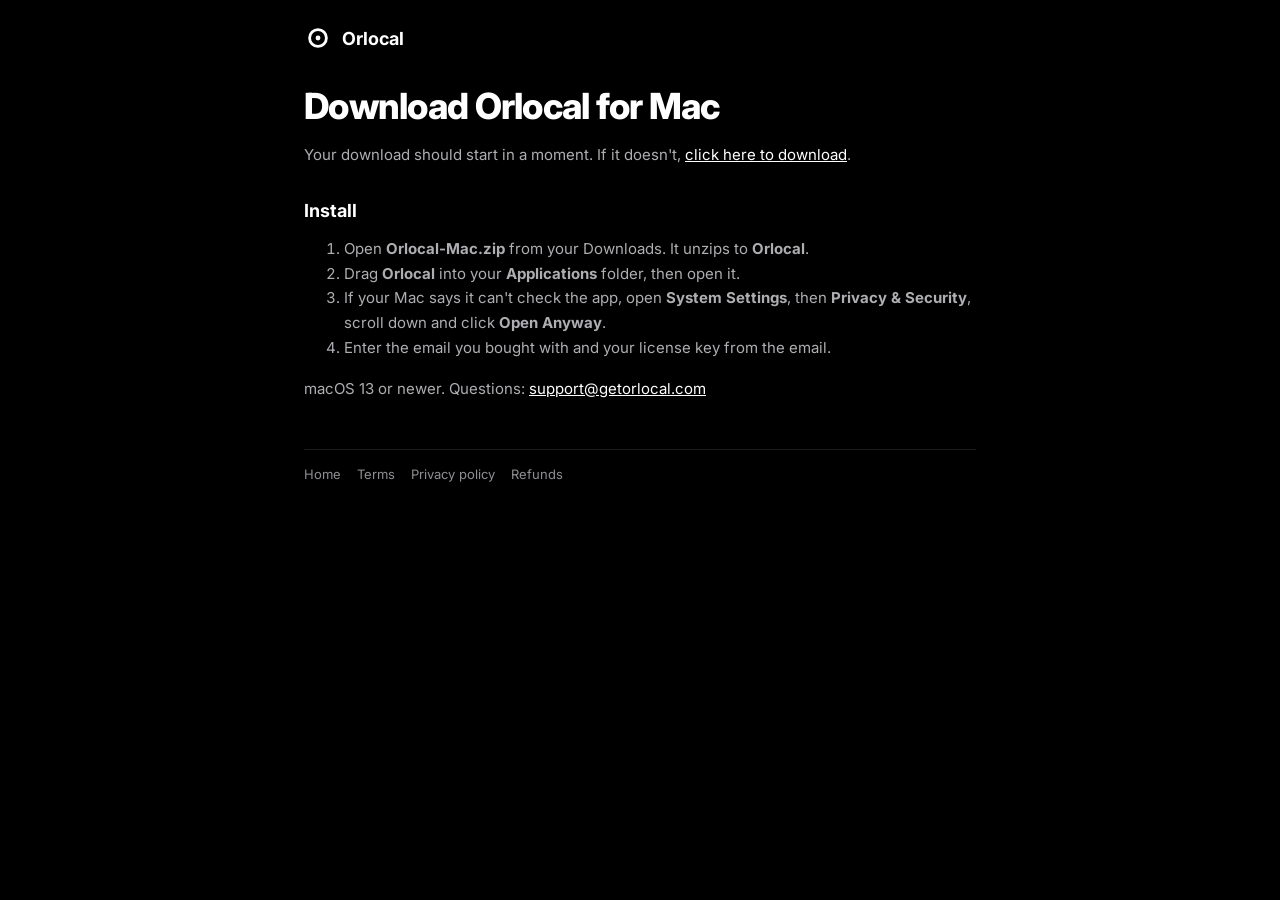
==== download/mac/index.html @ fe58b16c "Mac download: app zip and download page Co-Authored-By: Claude Opus 5.5 <noreply@anthropic.com> Clau" ====
<!doctype html>
<html lang="en"><head><meta charset="utf-8"><meta name="viewport" content="width=device-width, initial-scale=1">
<title>Download Orlocal for Mac | Orlocal</title><link rel="icon" href="../../icon.svg" type="image/svg+xml">
<link href="https://fonts.googleapis.com/css2?family=Inter:wght@400;600;700;800&display=swap" rel="stylesheet">
<link rel="stylesheet" href="../../page.css"><meta http-equiv="refresh" content="1; url=../../files/Orlocal-Mac.zip"></head><body><div class="wrap">
<div class="top"><a class="logo" href="../../"><svg width="28" height="28" viewBox="0 0 30 30" aria-hidden="true"><rect width="30" height="30" rx="7" fill="#000"/><circle cx="15" cy="15" r="9" fill="none" stroke="#FFF" stroke-width="3"/><circle cx="15" cy="15" r="2.6" fill="#FFF"/></svg>Orlocal</a></div>
<h1>Download Orlocal for Mac</h1>
<p>Your download should start in a moment. If it doesn't, <a href="../../files/Orlocal-Mac.zip">click here to download</a>.</p>
<h2>Install</h2>
<ol><li>Open <b>Orlocal-Mac.zip</b> from your Downloads. It unzips to <b>Orlocal</b>.</li>
<li>Drag <b>Orlocal</b> into your <b>Applications</b> folder, then open it.</li>
<li>If your Mac says it can't check the app, open <b>System Settings</b>, then <b>Privacy &amp; Security</b>, scroll down and click <b>Open Anyway</b>.</li>
<li>Enter the email you bought with and your license key from the email.</li></ol>
<p>macOS 13 or newer. Questions: <a href="mailto:support@getorlocal.com">support@getorlocal.com</a></p>
<div class="foot"><a href="../../">Home</a><a href="../../terms.html">Terms</a><a href="../../privacy.html">Privacy policy</a><a href="../../refunds.html">Refunds</a></div>
</div></body></html>
---- page.css ----
*{box-sizing:border-box}
html,body{margin:0;background:#000;color:#FFF;font-family:Inter,system-ui,-apple-system,sans-serif;-webkit-font-smoothing:antialiased}
a{color:#FFF}
.wrap{max-width:720px;margin:0 auto;padding:24px 24px 64px}
.top{display:flex;align-items:center;justify-content:space-between;gap:12px;padding-bottom:32px}
.logo{display:flex;align-items:center;gap:10px;font-weight:700;font-size:18px;text-decoration:none}
.buy{background:#FFF;color:#000;text-decoration:none;font-weight:600;font-size:14px;padding:12px 20px;border-radius:999px}
h1{font-size:36px;font-weight:800;letter-spacing:-.02em;margin:0 0 8px}
h2{font-size:18px;font-weight:700;margin:32px 0 8px}
p,li{font-size:15px;line-height:1.65;color:#AEAEB2}
.updated{font-size:13px;color:#8E8E93;margin:0 0 24px}
.foot{border-top:1px solid #1C1C1E;margin-top:48px;padding-top:16px;display:flex;gap:16px;flex-wrap:wrap}
.foot a{font-size:13px;color:#8E8E93;text-decoration:none}
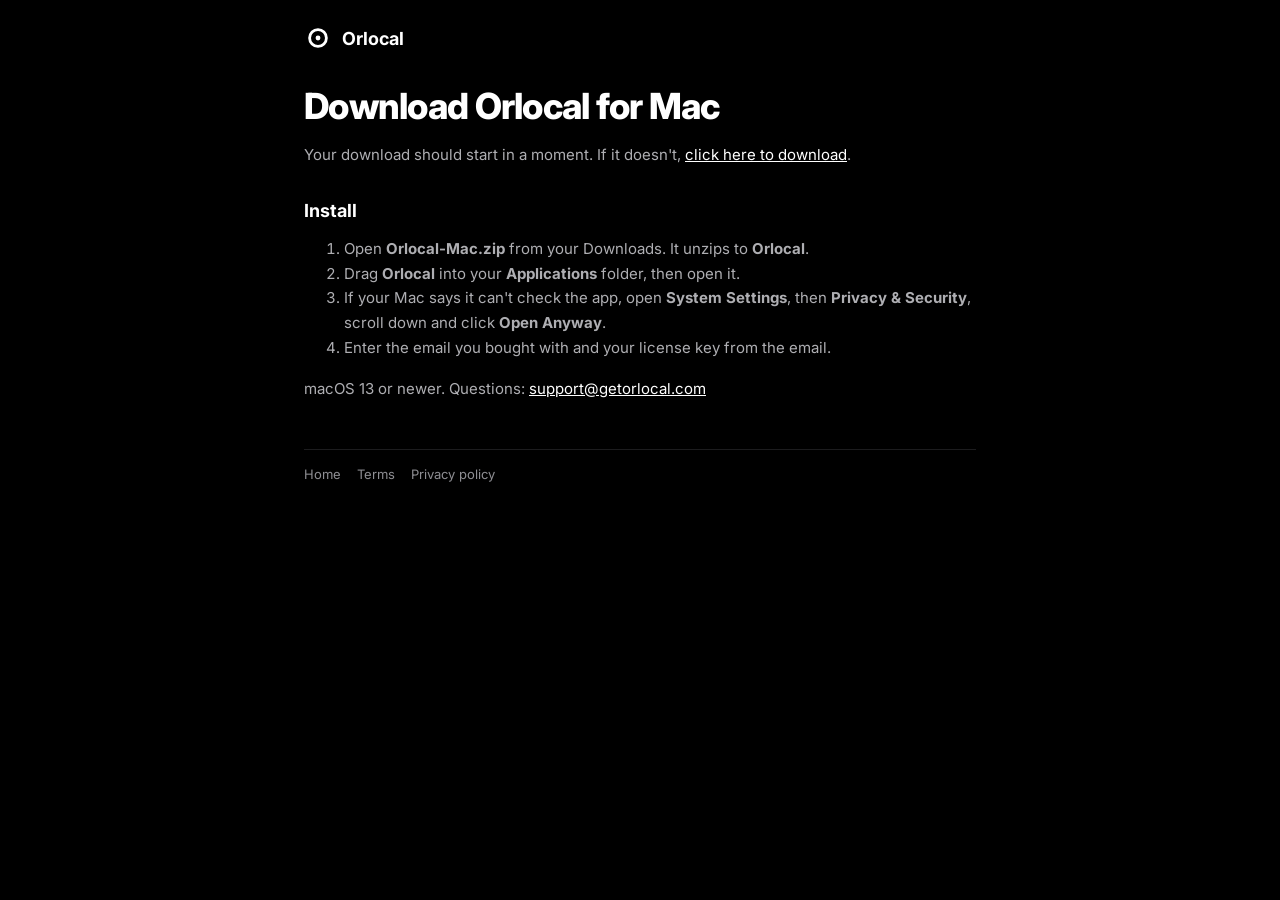
==== commit 8aa37ce9: "Remove the refund policy from the site Deletes the Refunds page, its footer links, the refund FAQ qu" ====
--- a/download/mac/index.html
+++ b/download/mac/index.html
@@ -12,5 +12,5 @@
 <li>If your Mac says it can't check the app, open <b>System Settings</b>, then <b>Privacy &amp; Security</b>, scroll down and click <b>Open Anyway</b>.</li>
 <li>Enter the email you bought with and your license key from the email.</li></ol>
 <p>macOS 13 or newer. Questions: <a href="mailto:support@getorlocal.com">support@getorlocal.com</a></p>
-<div class="foot"><a href="../../">Home</a><a href="../../terms.html">Terms</a><a href="../../privacy.html">Privacy policy</a><a href="../../refunds.html">Refunds</a></div>
+<div class="foot"><a href="../../">Home</a><a href="../../terms.html">Terms</a><a href="../../privacy.html">Privacy policy</a></div>
 </div></body></html>
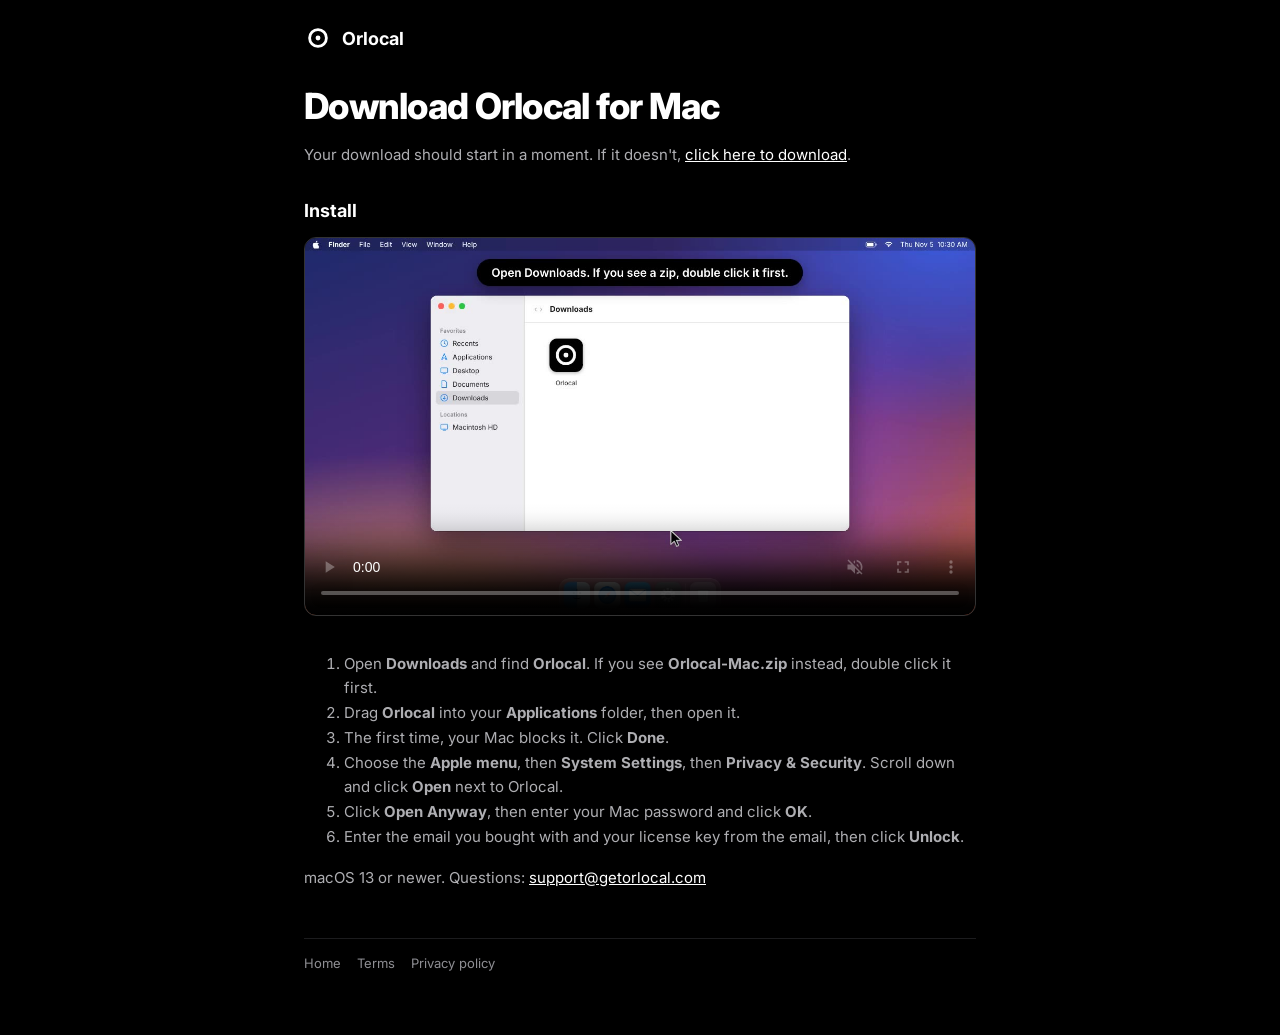
==== commit 5010f5a4: "Mac download page: install video and matching steps Adds download/mac/install.mp4 (37 sec, 1 MB) and" ====
--- a/download/mac/index.html
+++ b/download/mac/index.html
@@ -7,10 +7,13 @@
 <h1>Download Orlocal for Mac</h1>
 <p>Your download should start in a moment. If it doesn't, <a href="../../files/Orlocal-Mac.zip">click here to download</a>.</p>
 <h2>Install</h2>
-<ol><li>Open <b>Orlocal-Mac.zip</b> from your Downloads. It unzips to <b>Orlocal</b>.</li>
+<video src="install.mp4" poster="install-poster.jpg" controls autoplay muted playsinline loop style="width:100%;border-radius:12px;border:1px solid #333;margin:8px 0 16px;background:#000"></video>
+<ol><li>Open <b>Downloads</b> and find <b>Orlocal</b>. If you see <b>Orlocal-Mac.zip</b> instead, double click it first.</li>
 <li>Drag <b>Orlocal</b> into your <b>Applications</b> folder, then open it.</li>
-<li>If your Mac says it can't check the app, open <b>System Settings</b>, then <b>Privacy &amp; Security</b>, scroll down and click <b>Open Anyway</b>.</li>
-<li>Enter the email you bought with and your license key from the email.</li></ol>
+<li>The first time, your Mac blocks it. Click <b>Done</b>.</li>
+<li>Choose the <b>Apple menu</b>, then <b>System Settings</b>, then <b>Privacy &amp; Security</b>. Scroll down and click <b>Open</b> next to Orlocal.</li>
+<li>Click <b>Open Anyway</b>, then enter your Mac password and click <b>OK</b>.</li>
+<li>Enter the email you bought with and your license key from the email, then click <b>Unlock</b>.</li></ol>
 <p>macOS 13 or newer. Questions: <a href="mailto:support@getorlocal.com">support@getorlocal.com</a></p>
 <div class="foot"><a href="../../">Home</a><a href="../../terms.html">Terms</a><a href="../../privacy.html">Privacy policy</a></div>
 </div></body></html>
